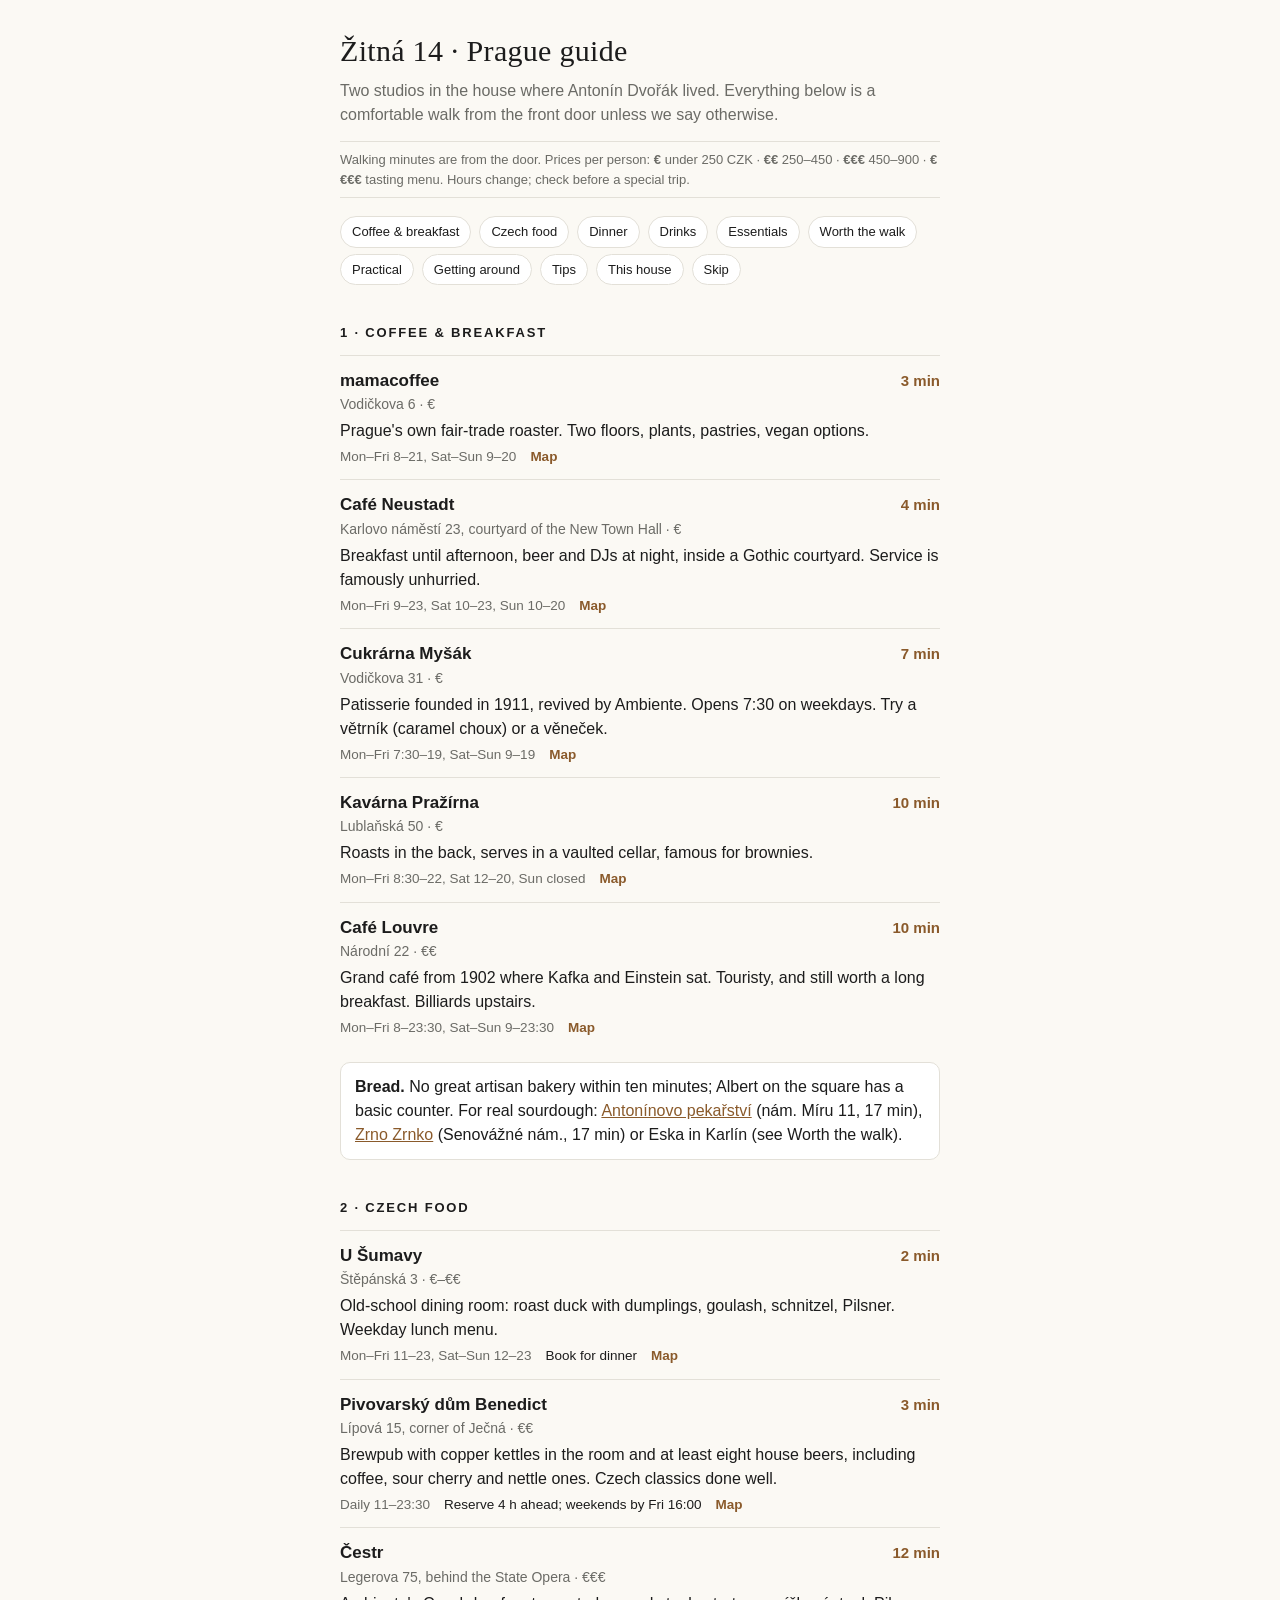
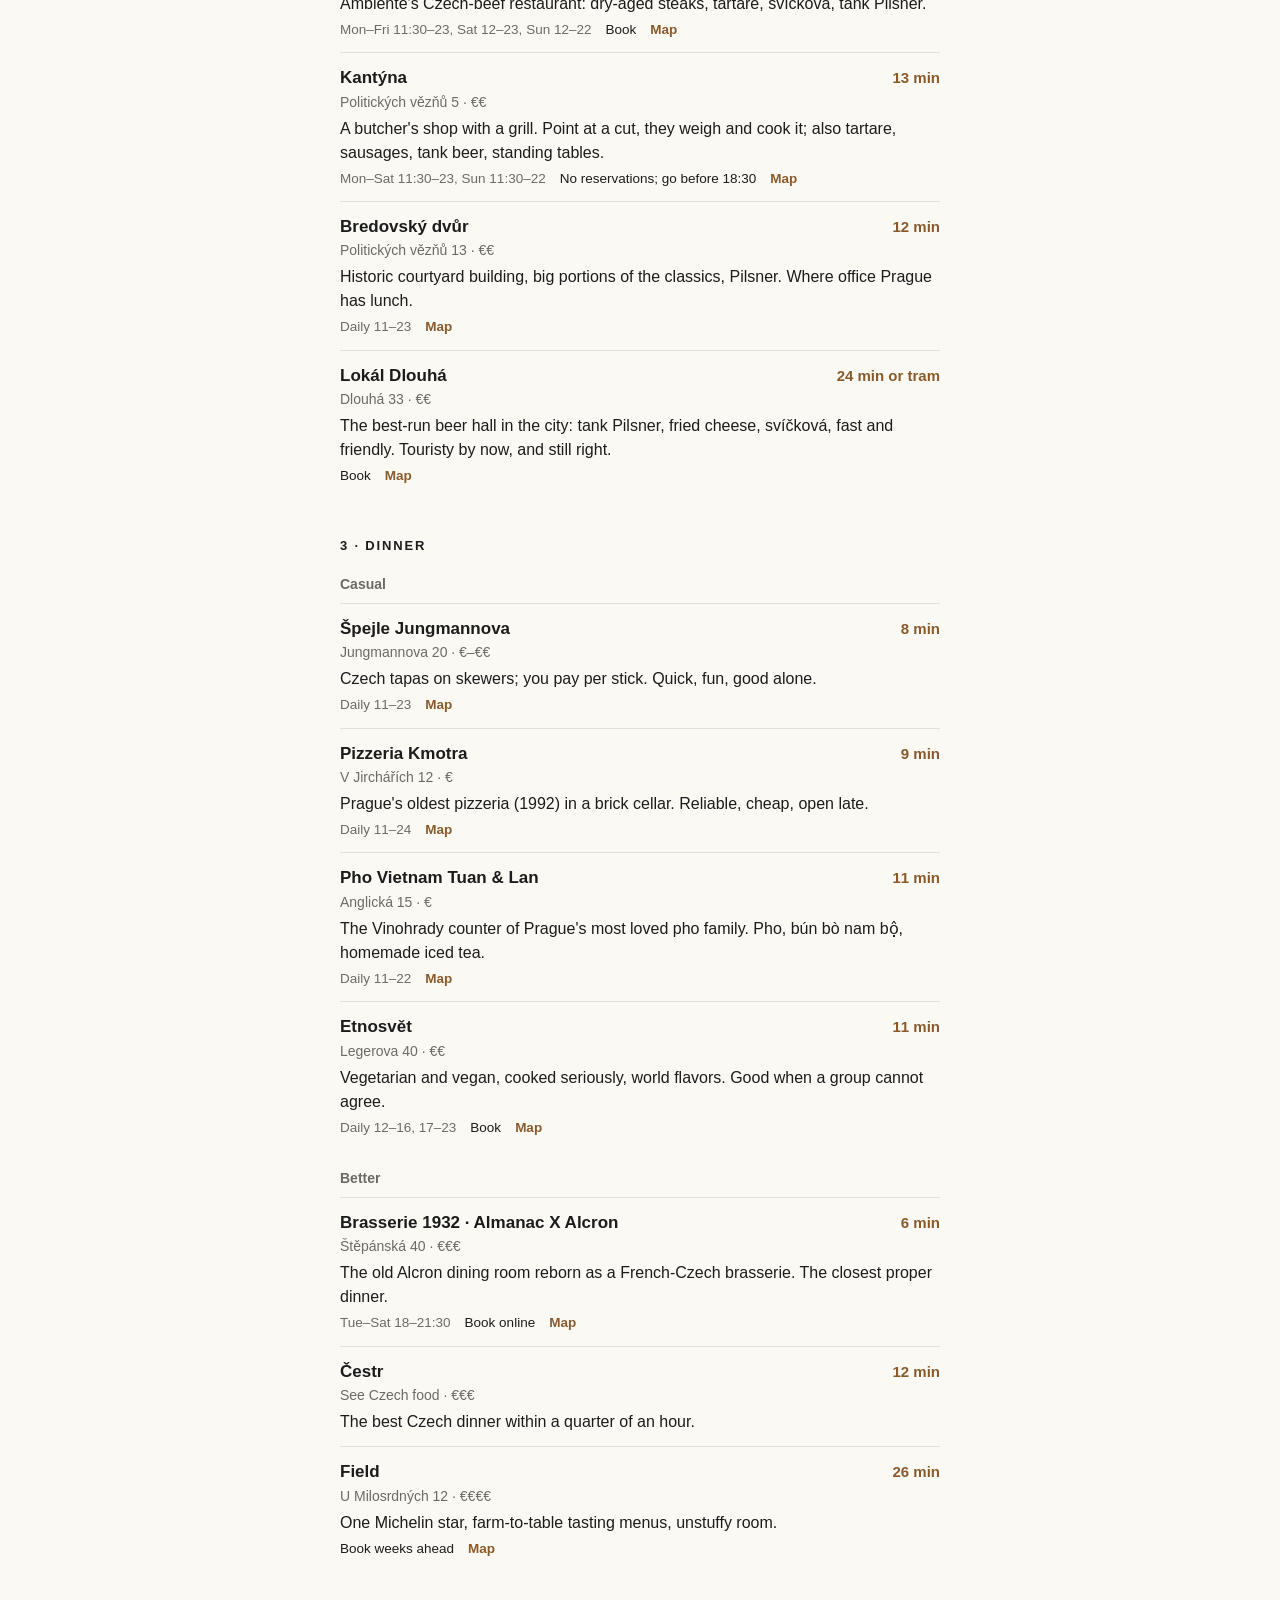
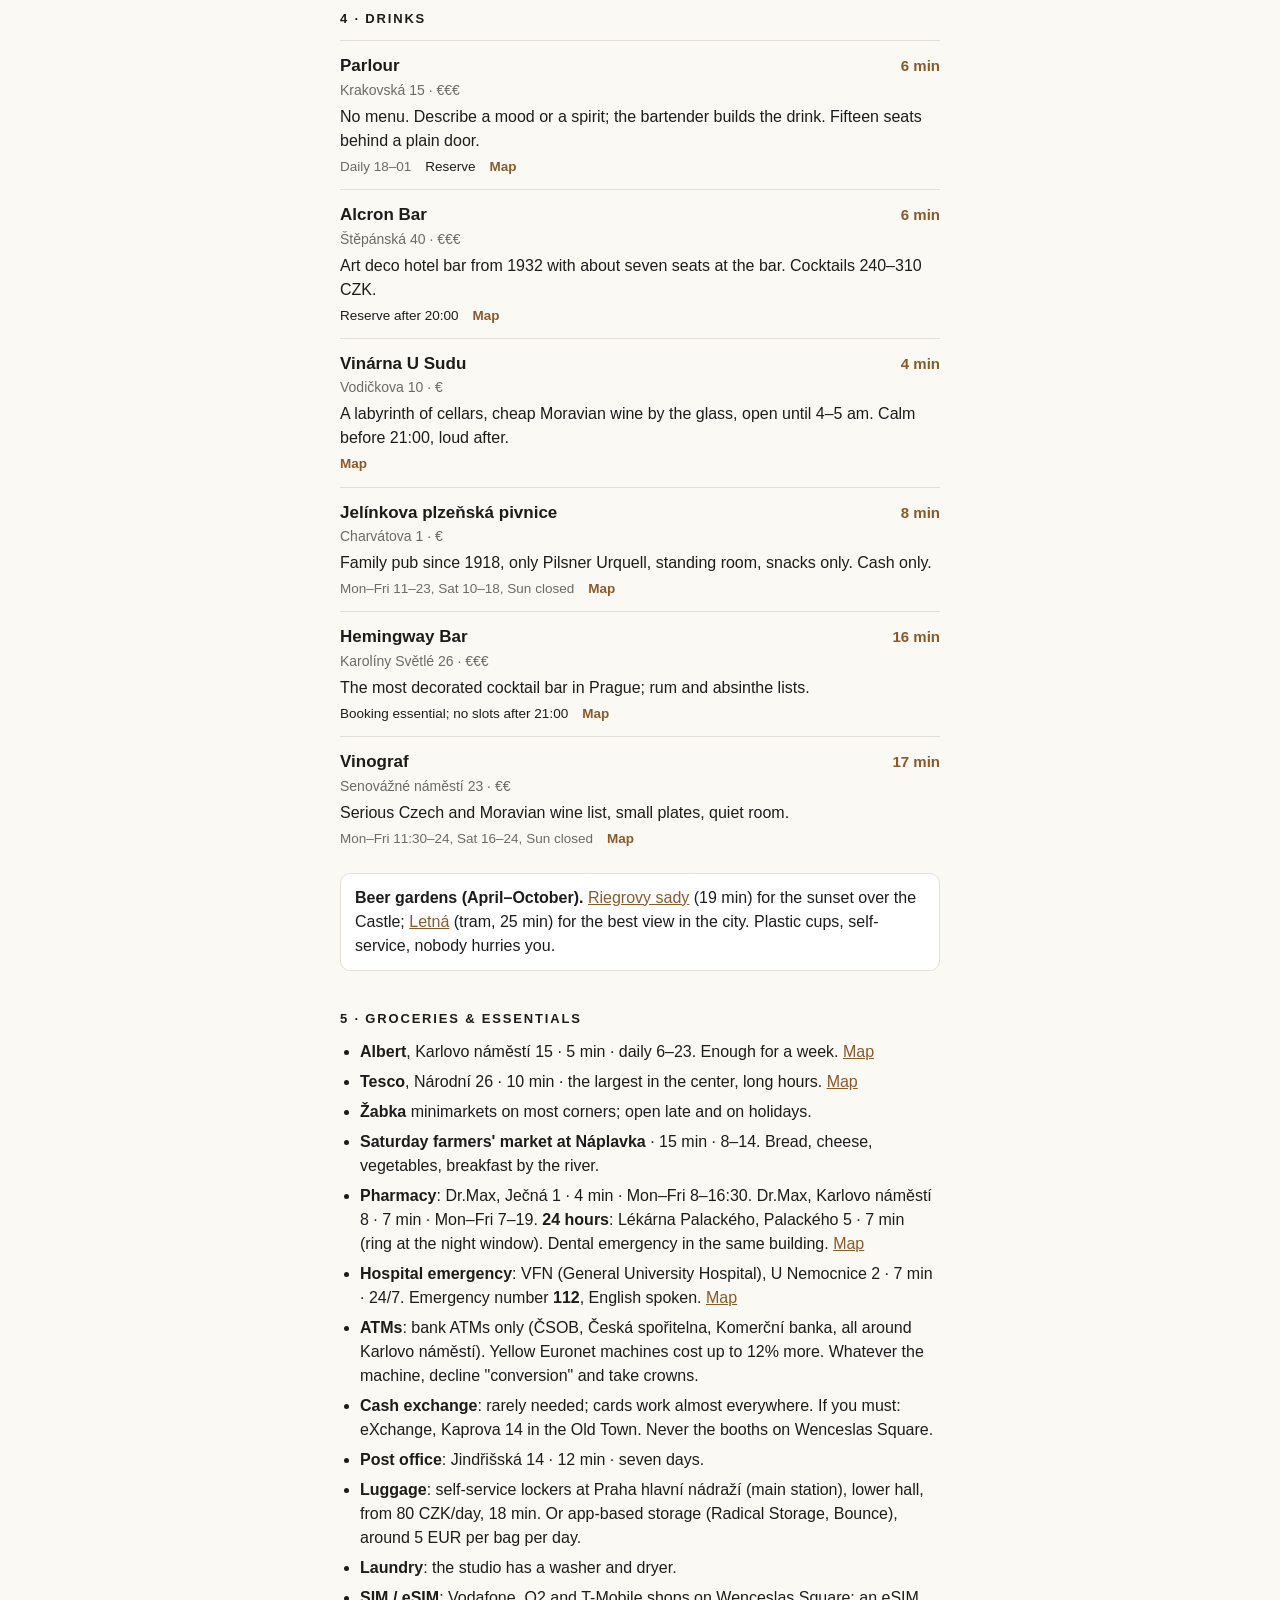
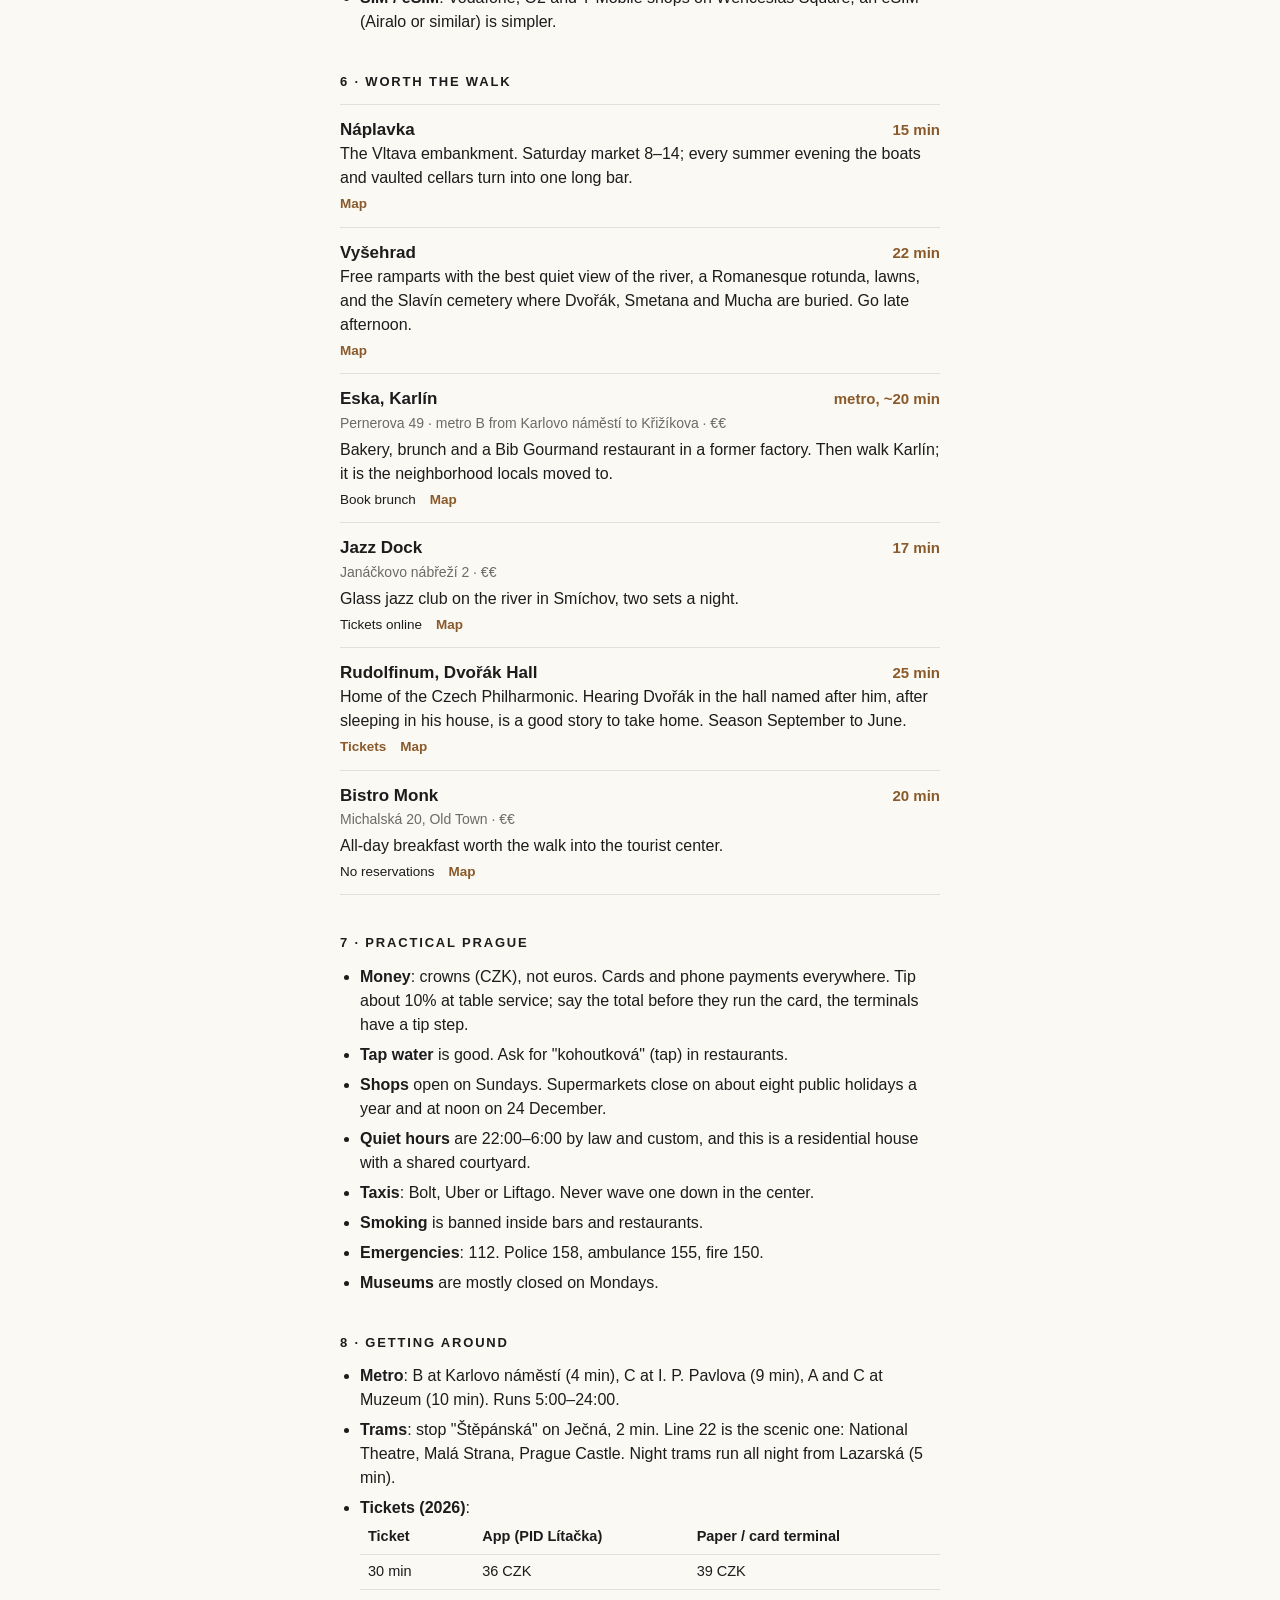
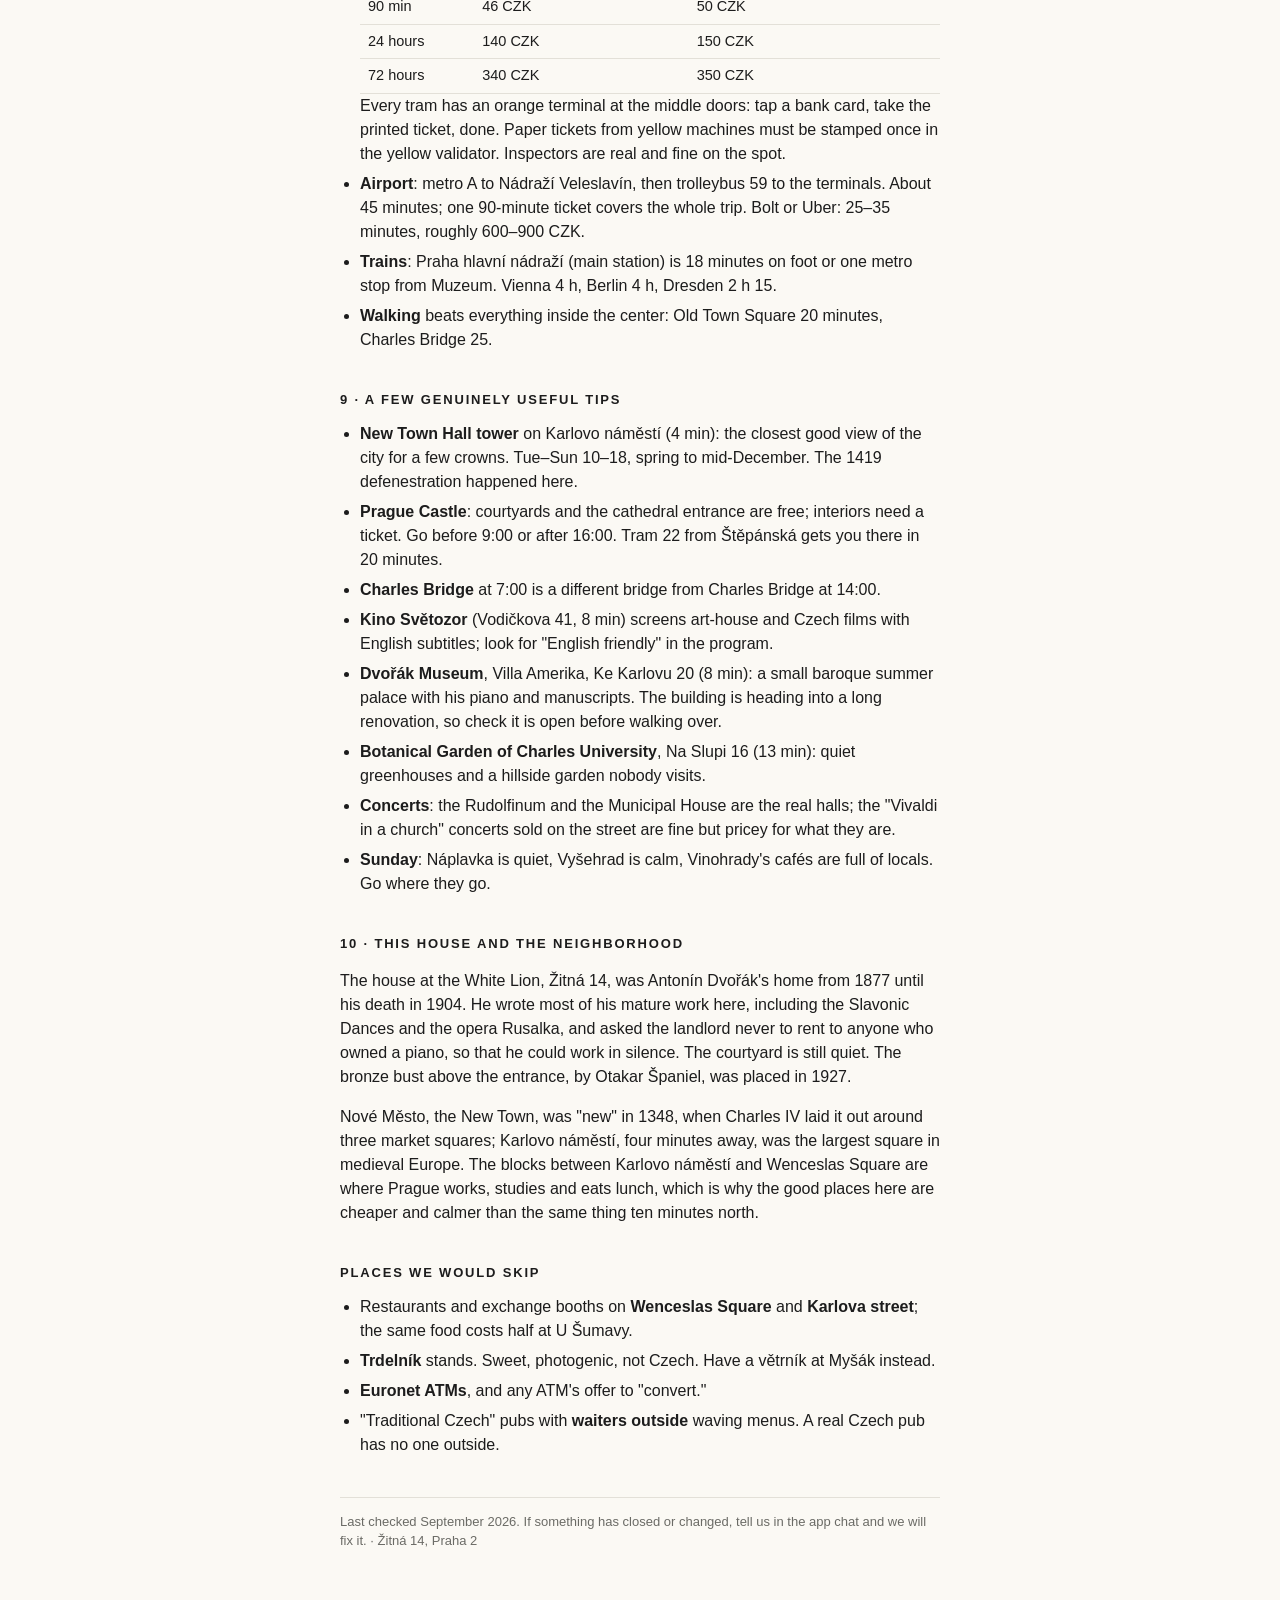
==== index.html @ 2a7ea187 "Guest guide for Žitná 14 Co-Authored-By: Claude Fable 5.1 <noreply@anthropic.com>" ====
<!DOCTYPE html>
<html lang="en">
<head>
<meta charset="utf-8">
<meta name="viewport" content="width=device-width, initial-scale=1">
<title>Žitná 14 · Prague guide</title>
<meta name="description" content="Local guide for guests at Žitná 14, Prague: coffee, Czech food, dinner, drinks, essentials, transport, and a few honest tips.">
<meta name="robots" content="noindex">
<style>
  :root{ --ink:#1c1c1c; --muted:#6b6b66; --hair:#e3e0d8; --paper:#fbf9f4; --accent:#8a5a2b; --card:#ffffff; }
  @media (prefers-color-scheme: dark){ :root{ --ink:#ecebe6; --muted:#a4a29b; --hair:#33322f; --paper:#141413; --accent:#d3a06a; --card:#1d1d1b; } }
  *{ box-sizing:border-box; }
  html{ -webkit-text-size-adjust:100%; }
  body{ margin:0; background:var(--paper); color:var(--ink); font:16px/1.5 -apple-system,BlinkMacSystemFont,"Inter","Segoe UI",Roboto,Helvetica,Arial,sans-serif; }
  main{ max-width:640px; margin:0 auto; padding:28px 20px 60px; }
  header h1{ font-family:"Iowan Old Style","Palatino Linotype",Georgia,serif; font-weight:500; font-size:30px; letter-spacing:.01em; margin:0 0 6px; }
  header p{ color:var(--muted); margin:0 0 10px; }
  .key{ font-size:13px; color:var(--muted); border-top:1px solid var(--hair); border-bottom:1px solid var(--hair); padding:8px 0; margin:14px 0 18px; }
  nav{ display:flex; flex-wrap:wrap; gap:6px 8px; margin:0 0 22px; }
  nav a{ font-size:13px; color:var(--ink); text-decoration:none; border:1px solid var(--hair); border-radius:999px; padding:5px 11px; background:var(--card); }
  h2{ font-size:13px; letter-spacing:.14em; text-transform:uppercase; font-weight:600; margin:34px 0 12px; padding-top:4px; }
  h3{ font-size:14px; font-weight:600; color:var(--muted); margin:18px 0 8px; }
  .p{ padding:12px 0; border-top:1px solid var(--hair); }
  .p:last-of-type{ border-bottom:1px solid var(--hair); }
  .p .t{ display:flex; justify-content:space-between; gap:12px; align-items:baseline; }
  .p .n{ font-weight:600; font-size:17px; }
  .p .m{ color:var(--accent); font-weight:600; white-space:nowrap; font-size:15px; }
  .p .a{ color:var(--muted); font-size:14px; margin:1px 0 4px; }
  .p .d{ margin:0; }
  .p .f{ font-size:13.5px; color:var(--muted); margin-top:4px; display:flex; flex-wrap:wrap; gap:4px 14px; }
  .p .f a{ color:var(--accent); font-weight:600; text-decoration:none; }
  .p .f a:hover{ text-decoration:underline; }
  .p .f .r{ color:var(--ink); }
  ul{ padding-left:20px; margin:8px 0; } li{ margin:6px 0; }
  a{ color:var(--accent); }
  .note{ background:var(--card); border:1px solid var(--hair); border-radius:10px; padding:12px 14px; margin:12px 0; }
  table{ border-collapse:collapse; width:100%; font-size:14.5px; } td,th{ padding:6px 8px; border-bottom:1px solid var(--hair); text-align:left; } th{ font-weight:600; }
  footer{ margin-top:40px; color:var(--muted); font-size:13px; border-top:1px solid var(--hair); padding-top:14px; }
</style>
</head>
<body>
<main>
<header>
  <h1>Žitná 14 · Prague guide</h1>
  <p>Two studios in the house where Antonín Dvořák lived. Everything below is a comfortable walk from the front door unless we say otherwise.</p>
  <div class="key">Walking minutes are from the door. Prices per person: <b>€</b> under 250 CZK · <b>€€</b> 250–450 · <b>€€€</b> 450–900 · <b>€€€€</b> tasting menu. Hours change; check before a special trip.</div>
  <nav>
    <a href="#coffee">Coffee & breakfast</a><a href="#czech">Czech food</a><a href="#dinner">Dinner</a><a href="#drinks">Drinks</a><a href="#essentials">Essentials</a><a href="#walk">Worth the walk</a><a href="#practical">Practical</a><a href="#around">Getting around</a><a href="#tips">Tips</a><a href="#house">This house</a><a href="#skip">Skip</a>
  </nav>
</header>

<h2 id="coffee">1 · Coffee & breakfast</h2>
<div class="p"><div class="t"><span class="n">mamacoffee</span><span class="m">3 min</span></div><div class="a">Vodičkova 6 · €</div><p class="d">Prague's own fair-trade roaster. Two floors, plants, pastries, vegan options.</p><div class="f"><span>Mon–Fri 8–21, Sat–Sun 9–20</span><a href="https://www.google.com/maps/search/?api=1&query=mamacoffee+Vodičkova+6+Praha">Map</a></div></div>
<div class="p"><div class="t"><span class="n">Café Neustadt</span><span class="m">4 min</span></div><div class="a">Karlovo náměstí 23, courtyard of the New Town Hall · €</div><p class="d">Breakfast until afternoon, beer and DJs at night, inside a Gothic courtyard. Service is famously unhurried.</p><div class="f"><span>Mon–Fri 9–23, Sat 10–23, Sun 10–20</span><a href="https://www.google.com/maps/search/?api=1&query=Café+Neustadt+Karlovo+náměstí+23+Praha">Map</a></div></div>
<div class="p"><div class="t"><span class="n">Cukrárna Myšák</span><span class="m">7 min</span></div><div class="a">Vodičkova 31 · €</div><p class="d">Patisserie founded in 1911, revived by Ambiente. Opens 7:30 on weekdays. Try a větrník (caramel choux) or a věneček.</p><div class="f"><span>Mon–Fri 7:30–19, Sat–Sun 9–19</span><a href="https://www.google.com/maps/search/?api=1&query=Cukrárna+Myšák+Vodičkova+31+Praha">Map</a></div></div>
<div class="p"><div class="t"><span class="n">Kavárna Pražírna</span><span class="m">10 min</span></div><div class="a">Lublaňská 50 · €</div><p class="d">Roasts in the back, serves in a vaulted cellar, famous for brownies.</p><div class="f"><span>Mon–Fri 8:30–22, Sat 12–20, Sun closed</span><a href="https://www.google.com/maps/search/?api=1&query=Kavárna+Pražírna+Lublaňská+50+Praha">Map</a></div></div>
<div class="p"><div class="t"><span class="n">Café Louvre</span><span class="m">10 min</span></div><div class="a">Národní 22 · €€</div><p class="d">Grand café from 1902 where Kafka and Einstein sat. Touristy, and still worth a long breakfast. Billiards upstairs.</p><div class="f"><span>Mon–Fri 8–23:30, Sat–Sun 9–23:30</span><a href="https://www.google.com/maps/search/?api=1&query=Café+Louvre+Národní+22+Praha">Map</a></div></div>
<p class="note"><b>Bread.</b> No great artisan bakery within ten minutes; Albert on the square has a basic counter. For real sourdough: <a href="https://www.google.com/maps/search/?api=1&query=Antonínovo+pekařství+náměstí+Míru+11+Praha">Antonínovo pekařství</a> (nám. Míru 11, 17 min), <a href="https://www.google.com/maps/search/?api=1&query=Zrno+Zrnko+Senovážné+náměstí+Praha">Zrno Zrnko</a> (Senovážné nám., 17 min) or Eska in Karlín (see Worth the walk).</p>

<h2 id="czech">2 · Czech food</h2>
<div class="p"><div class="t"><span class="n">U Šumavy</span><span class="m">2 min</span></div><div class="a">Štěpánská 3 · €–€€</div><p class="d">Old-school dining room: roast duck with dumplings, goulash, schnitzel, Pilsner. Weekday lunch menu.</p><div class="f"><span>Mon–Fri 11–23, Sat–Sun 12–23</span><span class="r">Book for dinner</span><a href="https://www.google.com/maps/search/?api=1&query=Restaurace+U+Šumavy+Štěpánská+3+Praha">Map</a></div></div>
<div class="p"><div class="t"><span class="n">Pivovarský dům Benedict</span><span class="m">3 min</span></div><div class="a">Lípová 15, corner of Ječná · €€</div><p class="d">Brewpub with copper kettles in the room and at least eight house beers, including coffee, sour cherry and nettle ones. Czech classics done well.</p><div class="f"><span>Daily 11–23:30</span><span class="r">Reserve 4 h ahead; weekends by Fri 16:00</span><a href="https://www.google.com/maps/search/?api=1&query=Pivovarský+dům+Lípová+15+Praha">Map</a></div></div>
<div class="p"><div class="t"><span class="n">Čestr</span><span class="m">12 min</span></div><div class="a">Legerova 75, behind the State Opera · €€€</div><p class="d">Ambiente's Czech-beef restaurant: dry-aged steaks, tartare, svíčková, tank Pilsner.</p><div class="f"><span>Mon–Fri 11:30–23, Sat 12–23, Sun 12–22</span><span class="r">Book</span><a href="https://www.google.com/maps/search/?api=1&query=Čestr+Legerova+75+Praha">Map</a></div></div>
<div class="p"><div class="t"><span class="n">Kantýna</span><span class="m">13 min</span></div><div class="a">Politických vězňů 5 · €€</div><p class="d">A butcher's shop with a grill. Point at a cut, they weigh and cook it; also tartare, sausages, tank beer, standing tables.</p><div class="f"><span>Mon–Sat 11:30–23, Sun 11:30–22</span><span class="r">No reservations; go before 18:30</span><a href="https://www.google.com/maps/search/?api=1&query=Kantýna+Politických+vězňů+5+Praha">Map</a></div></div>
<div class="p"><div class="t"><span class="n">Bredovský dvůr</span><span class="m">12 min</span></div><div class="a">Politických vězňů 13 · €€</div><p class="d">Historic courtyard building, big portions of the classics, Pilsner. Where office Prague has lunch.</p><div class="f"><span>Daily 11–23</span><a href="https://www.google.com/maps/search/?api=1&query=Bredovský+dvůr+Politických+vězňů+13+Praha">Map</a></div></div>
<div class="p"><div class="t"><span class="n">Lokál Dlouhá</span><span class="m">24 min or tram</span></div><div class="a">Dlouhá 33 · €€</div><p class="d">The best-run beer hall in the city: tank Pilsner, fried cheese, svíčková, fast and friendly. Touristy by now, and still right.</p><div class="f"><span class="r">Book</span><a href="https://www.google.com/maps/search/?api=1&query=Lokál+Dlouhá+33+Praha">Map</a></div></div>

<h2 id="dinner">3 · Dinner</h2>
<h3>Casual</h3>
<div class="p"><div class="t"><span class="n">Špejle Jungmannova</span><span class="m">8 min</span></div><div class="a">Jungmannova 20 · €–€€</div><p class="d">Czech tapas on skewers; you pay per stick. Quick, fun, good alone.</p><div class="f"><span>Daily 11–23</span><a href="https://www.google.com/maps/search/?api=1&query=Špejle+Jungmannova+20+Praha">Map</a></div></div>
<div class="p"><div class="t"><span class="n">Pizzeria Kmotra</span><span class="m">9 min</span></div><div class="a">V Jirchářích 12 · €</div><p class="d">Prague's oldest pizzeria (1992) in a brick cellar. Reliable, cheap, open late.</p><div class="f"><span>Daily 11–24</span><a href="https://www.google.com/maps/search/?api=1&query=Pizzeria+Kmotra+V+Jirchářích+12+Praha">Map</a></div></div>
<div class="p"><div class="t"><span class="n">Pho Vietnam Tuan & Lan</span><span class="m">11 min</span></div><div class="a">Anglická 15 · €</div><p class="d">The Vinohrady counter of Prague's most loved pho family. Pho, bún bò nam bộ, homemade iced tea.</p><div class="f"><span>Daily 11–22</span><a href="https://www.google.com/maps/search/?api=1&query=Pho+Vietnam+Tuan+Lan+Anglická+15+Praha">Map</a></div></div>
<div class="p"><div class="t"><span class="n">Etnosvět</span><span class="m">11 min</span></div><div class="a">Legerova 40 · €€</div><p class="d">Vegetarian and vegan, cooked seriously, world flavors. Good when a group cannot agree.</p><div class="f"><span>Daily 12–16, 17–23</span><span class="r">Book</span><a href="https://www.google.com/maps/search/?api=1&query=Etnosvět+Legerova+40+Praha">Map</a></div></div>
<h3>Better</h3>
<div class="p"><div class="t"><span class="n">Brasserie 1932 · Almanac X Alcron</span><span class="m">6 min</span></div><div class="a">Štěpánská 40 · €€€</div><p class="d">The old Alcron dining room reborn as a French-Czech brasserie. The closest proper dinner.</p><div class="f"><span>Tue–Sat 18–21:30</span><span class="r">Book online</span><a href="https://www.google.com/maps/search/?api=1&query=Brasserie+1932+Alcron+Štěpánská+40+Praha">Map</a></div></div>
<div class="p"><div class="t"><span class="n">Čestr</span><span class="m">12 min</span></div><div class="a">See Czech food · €€€</div><p class="d">The best Czech dinner within a quarter of an hour.</p></div>
<div class="p"><div class="t"><span class="n">Field</span><span class="m">26 min</span></div><div class="a">U Milosrdných 12 · €€€€</div><p class="d">One Michelin star, farm-to-table tasting menus, unstuffy room.</p><div class="f"><span class="r">Book weeks ahead</span><a href="https://www.google.com/maps/search/?api=1&query=Field+Restaurant+U+Milosrdných+12+Praha">Map</a></div></div>

<h2 id="drinks">4 · Drinks</h2>
<div class="p"><div class="t"><span class="n">Parlour</span><span class="m">6 min</span></div><div class="a">Krakovská 15 · €€€</div><p class="d">No menu. Describe a mood or a spirit; the bartender builds the drink. Fifteen seats behind a plain door.</p><div class="f"><span>Daily 18–01</span><span class="r">Reserve</span><a href="https://www.google.com/maps/search/?api=1&query=Parlour+Krakovská+15+Praha">Map</a></div></div>
<div class="p"><div class="t"><span class="n">Alcron Bar</span><span class="m">6 min</span></div><div class="a">Štěpánská 40 · €€€</div><p class="d">Art deco hotel bar from 1932 with about seven seats at the bar. Cocktails 240–310 CZK.</p><div class="f"><span class="r">Reserve after 20:00</span><a href="https://www.google.com/maps/search/?api=1&query=Alcron+Bar+Štěpánská+40+Praha">Map</a></div></div>
<div class="p"><div class="t"><span class="n">Vinárna U Sudu</span><span class="m">4 min</span></div><div class="a">Vodičkova 10 · €</div><p class="d">A labyrinth of cellars, cheap Moravian wine by the glass, open until 4–5 am. Calm before 21:00, loud after.</p><div class="f"><a href="https://www.google.com/maps/search/?api=1&query=Vinárna+U+Sudu+Vodičkova+10+Praha">Map</a></div></div>
<div class="p"><div class="t"><span class="n">Jelínkova plzeňská pivnice</span><span class="m">8 min</span></div><div class="a">Charvátova 1 · €</div><p class="d">Family pub since 1918, only Pilsner Urquell, standing room, snacks only. Cash only.</p><div class="f"><span>Mon–Fri 11–23, Sat 10–18, Sun closed</span><a href="https://www.google.com/maps/search/?api=1&query=Jelínkova+plzeňská+pivnice+Charvátova+1+Praha">Map</a></div></div>
<div class="p"><div class="t"><span class="n">Hemingway Bar</span><span class="m">16 min</span></div><div class="a">Karolíny Světlé 26 · €€€</div><p class="d">The most decorated cocktail bar in Prague; rum and absinthe lists.</p><div class="f"><span class="r">Booking essential; no slots after 21:00</span><a href="https://www.google.com/maps/search/?api=1&query=Hemingway+Bar+Karolíny+Světlé+26+Praha">Map</a></div></div>
<div class="p"><div class="t"><span class="n">Vinograf</span><span class="m">17 min</span></div><div class="a">Senovážné náměstí 23 · €€</div><p class="d">Serious Czech and Moravian wine list, small plates, quiet room.</p><div class="f"><span>Mon–Fri 11:30–24, Sat 16–24, Sun closed</span><a href="https://www.google.com/maps/search/?api=1&query=Vinograf+Senovážné+náměstí+23+Praha">Map</a></div></div>
<p class="note"><b>Beer gardens (April–October).</b> <a href="https://www.google.com/maps/search/?api=1&query=Riegrovy+sady+beer+garden+Praha">Riegrovy sady</a> (19 min) for the sunset over the Castle; <a href="https://www.google.com/maps/search/?api=1&query=Letná+beer+garden+Praha">Letná</a> (tram, 25 min) for the best view in the city. Plastic cups, self-service, nobody hurries you.</p>

<h2 id="essentials">5 · Groceries & essentials</h2>
<ul>
  <li><b>Albert</b>, Karlovo náměstí 15 · 5 min · daily 6–23. Enough for a week. <a href="https://www.google.com/maps/search/?api=1&query=Albert+Karlovo+náměstí+15+Praha">Map</a></li>
  <li><b>Tesco</b>, Národní 26 · 10 min · the largest in the center, long hours. <a href="https://www.google.com/maps/search/?api=1&query=Tesco+Národní+26+Praha">Map</a></li>
  <li><b>Žabka</b> minimarkets on most corners; open late and on holidays.</li>
  <li><b>Saturday farmers' market at Náplavka</b> · 15 min · 8–14. Bread, cheese, vegetables, breakfast by the river.</li>
  <li><b>Pharmacy</b>: Dr.Max, Ječná 1 · 4 min · Mon–Fri 8–16:30. Dr.Max, Karlovo náměstí 8 · 7 min · Mon–Fri 7–19. <b>24 hours</b>: Lékárna Palackého, Palackého 5 · 7 min (ring at the night window). Dental emergency in the same building. <a href="https://www.google.com/maps/search/?api=1&query=Lékárna+Palackého+5+Praha">Map</a></li>
  <li><b>Hospital emergency</b>: VFN (General University Hospital), U Nemocnice 2 · 7 min · 24/7. Emergency number <b>112</b>, English spoken. <a href="https://www.google.com/maps/search/?api=1&query=VFN+urgentní+příjem+U+Nemocnice+2+Praha">Map</a></li>
  <li><b>ATMs</b>: bank ATMs only (ČSOB, Česká spořitelna, Komerční banka, all around Karlovo náměstí). Yellow Euronet machines cost up to 12% more. Whatever the machine, decline "conversion" and take crowns.</li>
  <li><b>Cash exchange</b>: rarely needed; cards work almost everywhere. If you must: eXchange, Kaprova 14 in the Old Town. Never the booths on Wenceslas Square.</li>
  <li><b>Post office</b>: Jindřišská 14 · 12 min · seven days.</li>
  <li><b>Luggage</b>: self-service lockers at Praha hlavní nádraží (main station), lower hall, from 80 CZK/day, 18 min. Or app-based storage (Radical Storage, Bounce), around 5 EUR per bag per day.</li>
  <li><b>Laundry</b>: the studio has a washer and dryer.</li>
  <li><b>SIM / eSIM</b>: Vodafone, O2 and T-Mobile shops on Wenceslas Square; an eSIM (Airalo or similar) is simpler.</li>
</ul>

<h2 id="walk">6 · Worth the walk</h2>
<div class="p"><div class="t"><span class="n">Náplavka</span><span class="m">15 min</span></div><p class="d">The Vltava embankment. Saturday market 8–14; every summer evening the boats and vaulted cellars turn into one long bar.</p><div class="f"><a href="https://www.google.com/maps/search/?api=1&query=Náplavka+Rašínovo+nábřeží+Praha">Map</a></div></div>
<div class="p"><div class="t"><span class="n">Vyšehrad</span><span class="m">22 min</span></div><p class="d">Free ramparts with the best quiet view of the river, a Romanesque rotunda, lawns, and the Slavín cemetery where Dvořák, Smetana and Mucha are buried. Go late afternoon.</p><div class="f"><a href="https://www.google.com/maps/search/?api=1&query=Vyšehrad+Praha">Map</a></div></div>
<div class="p"><div class="t"><span class="n">Eska, Karlín</span><span class="m">metro, ~20 min</span></div><div class="a">Pernerova 49 · metro B from Karlovo náměstí to Křižíkova · €€</div><p class="d">Bakery, brunch and a Bib Gourmand restaurant in a former factory. Then walk Karlín; it is the neighborhood locals moved to.</p><div class="f"><span class="r">Book brunch</span><a href="https://www.google.com/maps/search/?api=1&query=Eska+Pernerova+49+Praha">Map</a></div></div>
<div class="p"><div class="t"><span class="n">Jazz Dock</span><span class="m">17 min</span></div><div class="a">Janáčkovo nábřeží 2 · €€</div><p class="d">Glass jazz club on the river in Smíchov, two sets a night.</p><div class="f"><span class="r">Tickets online</span><a href="https://www.google.com/maps/search/?api=1&query=Jazz+Dock+Janáčkovo+nábřeží+2+Praha">Map</a></div></div>
<div class="p"><div class="t"><span class="n">Rudolfinum, Dvořák Hall</span><span class="m">25 min</span></div><p class="d">Home of the Czech Philharmonic. Hearing Dvořák in the hall named after him, after sleeping in his house, is a good story to take home. Season September to June.</p><div class="f"><a href="https://www.ceskafilharmonie.cz/en/">Tickets</a><a href="https://www.google.com/maps/search/?api=1&query=Rudolfinum+Praha">Map</a></div></div>
<div class="p"><div class="t"><span class="n">Bistro Monk</span><span class="m">20 min</span></div><div class="a">Michalská 20, Old Town · €€</div><p class="d">All-day breakfast worth the walk into the tourist center.</p><div class="f"><span class="r">No reservations</span><a href="https://www.google.com/maps/search/?api=1&query=Bistro+Monk+Michalská+20+Praha">Map</a></div></div>

<h2 id="practical">7 · Practical Prague</h2>
<ul>
  <li><b>Money</b>: crowns (CZK), not euros. Cards and phone payments everywhere. Tip about 10% at table service; say the total before they run the card, the terminals have a tip step.</li>
  <li><b>Tap water</b> is good. Ask for "kohoutková" (tap) in restaurants.</li>
  <li><b>Shops</b> open on Sundays. Supermarkets close on about eight public holidays a year and at noon on 24 December.</li>
  <li><b>Quiet hours</b> are 22:00–6:00 by law and custom, and this is a residential house with a shared courtyard.</li>
  <li><b>Taxis</b>: Bolt, Uber or Liftago. Never wave one down in the center.</li>
  <li><b>Smoking</b> is banned inside bars and restaurants.</li>
  <li><b>Emergencies</b>: 112. Police 158, ambulance 155, fire 150.</li>
  <li><b>Museums</b> are mostly closed on Mondays.</li>
</ul>

<h2 id="around">8 · Getting around</h2>
<ul>
  <li><b>Metro</b>: B at Karlovo náměstí (4 min), C at I. P. Pavlova (9 min), A and C at Muzeum (10 min). Runs 5:00–24:00.</li>
  <li><b>Trams</b>: stop "Štěpánská" on Ječná, 2 min. Line 22 is the scenic one: National Theatre, Malá Strana, Prague Castle. Night trams run all night from Lazarská (5 min).</li>
  <li><b>Tickets (2026)</b>:
    <table><tr><th>Ticket</th><th>App (PID Lítačka)</th><th>Paper / card terminal</th></tr>
    <tr><td>30 min</td><td>36 CZK</td><td>39 CZK</td></tr><tr><td>90 min</td><td>46 CZK</td><td>50 CZK</td></tr><tr><td>24 hours</td><td>140 CZK</td><td>150 CZK</td></tr><tr><td>72 hours</td><td>340 CZK</td><td>350 CZK</td></tr></table>
    Every tram has an orange terminal at the middle doors: tap a bank card, take the printed ticket, done. Paper tickets from yellow machines must be stamped once in the yellow validator. Inspectors are real and fine on the spot.</li>
  <li><b>Airport</b>: metro A to Nádraží Veleslavín, then trolleybus 59 to the terminals. About 45 minutes; one 90-minute ticket covers the whole trip. Bolt or Uber: 25–35 minutes, roughly 600–900 CZK.</li>
  <li><b>Trains</b>: Praha hlavní nádraží (main station) is 18 minutes on foot or one metro stop from Muzeum. Vienna 4 h, Berlin 4 h, Dresden 2 h 15.</li>
  <li><b>Walking</b> beats everything inside the center: Old Town Square 20 minutes, Charles Bridge 25.</li>
</ul>

<h2 id="tips">9 · A few genuinely useful tips</h2>
<ul>
  <li><b>New Town Hall tower</b> on Karlovo náměstí (4 min): the closest good view of the city for a few crowns. Tue–Sun 10–18, spring to mid-December. The 1419 defenestration happened here.</li>
  <li><b>Prague Castle</b>: courtyards and the cathedral entrance are free; interiors need a ticket. Go before 9:00 or after 16:00. Tram 22 from Štěpánská gets you there in 20 minutes.</li>
  <li><b>Charles Bridge</b> at 7:00 is a different bridge from Charles Bridge at 14:00.</li>
  <li><b>Kino Světozor</b> (Vodičkova 41, 8 min) screens art-house and Czech films with English subtitles; look for "English friendly" in the program.</li>
  <li><b>Dvořák Museum</b>, Villa Amerika, Ke Karlovu 20 (8 min): a small baroque summer palace with his piano and manuscripts. The building is heading into a long renovation, so check it is open before walking over.</li>
  <li><b>Botanical Garden of Charles University</b>, Na Slupi 16 (13 min): quiet greenhouses and a hillside garden nobody visits.</li>
  <li><b>Concerts</b>: the Rudolfinum and the Municipal House are the real halls; the "Vivaldi in a church" concerts sold on the street are fine but pricey for what they are.</li>
  <li><b>Sunday</b>: Náplavka is quiet, Vyšehrad is calm, Vinohrady's cafés are full of locals. Go where they go.</li>
</ul>

<h2 id="house">10 · This house and the neighborhood</h2>
<p>The house at the White Lion, Žitná 14, was Antonín Dvořák's home from 1877 until his death in 1904. He wrote most of his mature work here, including the Slavonic Dances and the opera Rusalka, and asked the landlord never to rent to anyone who owned a piano, so that he could work in silence. The courtyard is still quiet. The bronze bust above the entrance, by Otakar Španiel, was placed in 1927.</p>
<p>Nové Město, the New Town, was "new" in 1348, when Charles IV laid it out around three market squares; Karlovo náměstí, four minutes away, was the largest square in medieval Europe. The blocks between Karlovo náměstí and Wenceslas Square are where Prague works, studies and eats lunch, which is why the good places here are cheaper and calmer than the same thing ten minutes north.</p>

<h2 id="skip">Places we would skip</h2>
<ul>
  <li>Restaurants and exchange booths on <b>Wenceslas Square</b> and <b>Karlova street</b>; the same food costs half at U Šumavy.</li>
  <li><b>Trdelník</b> stands. Sweet, photogenic, not Czech. Have a větrník at Myšák instead.</li>
  <li><b>Euronet ATMs</b>, and any ATM's offer to "convert."</li>
  <li>"Traditional Czech" pubs with <b>waiters outside</b> waving menus. A real Czech pub has no one outside.</li>
</ul>

<footer>Last checked September 2026. If something has closed or changed, tell us in the app chat and we will fix it. · Žitná 14, Praha 2</footer>
</main>
</body>
</html>
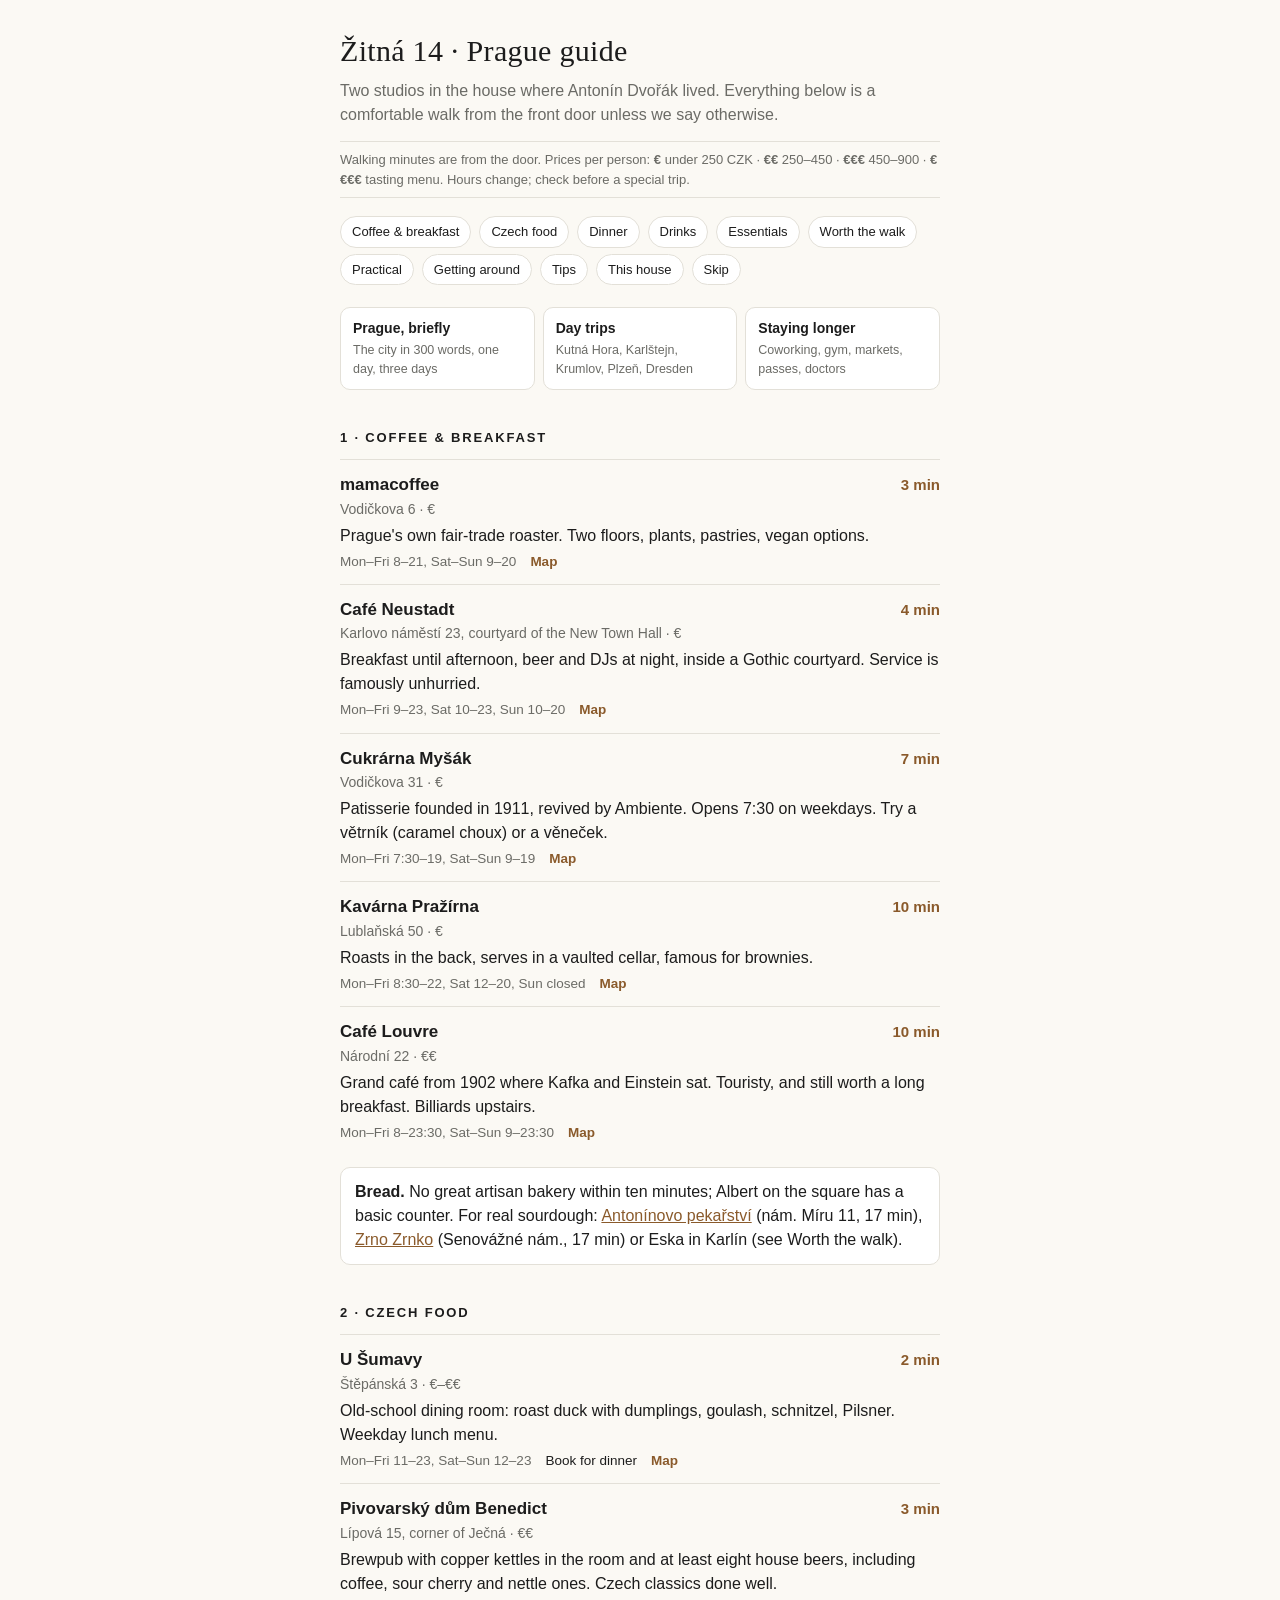
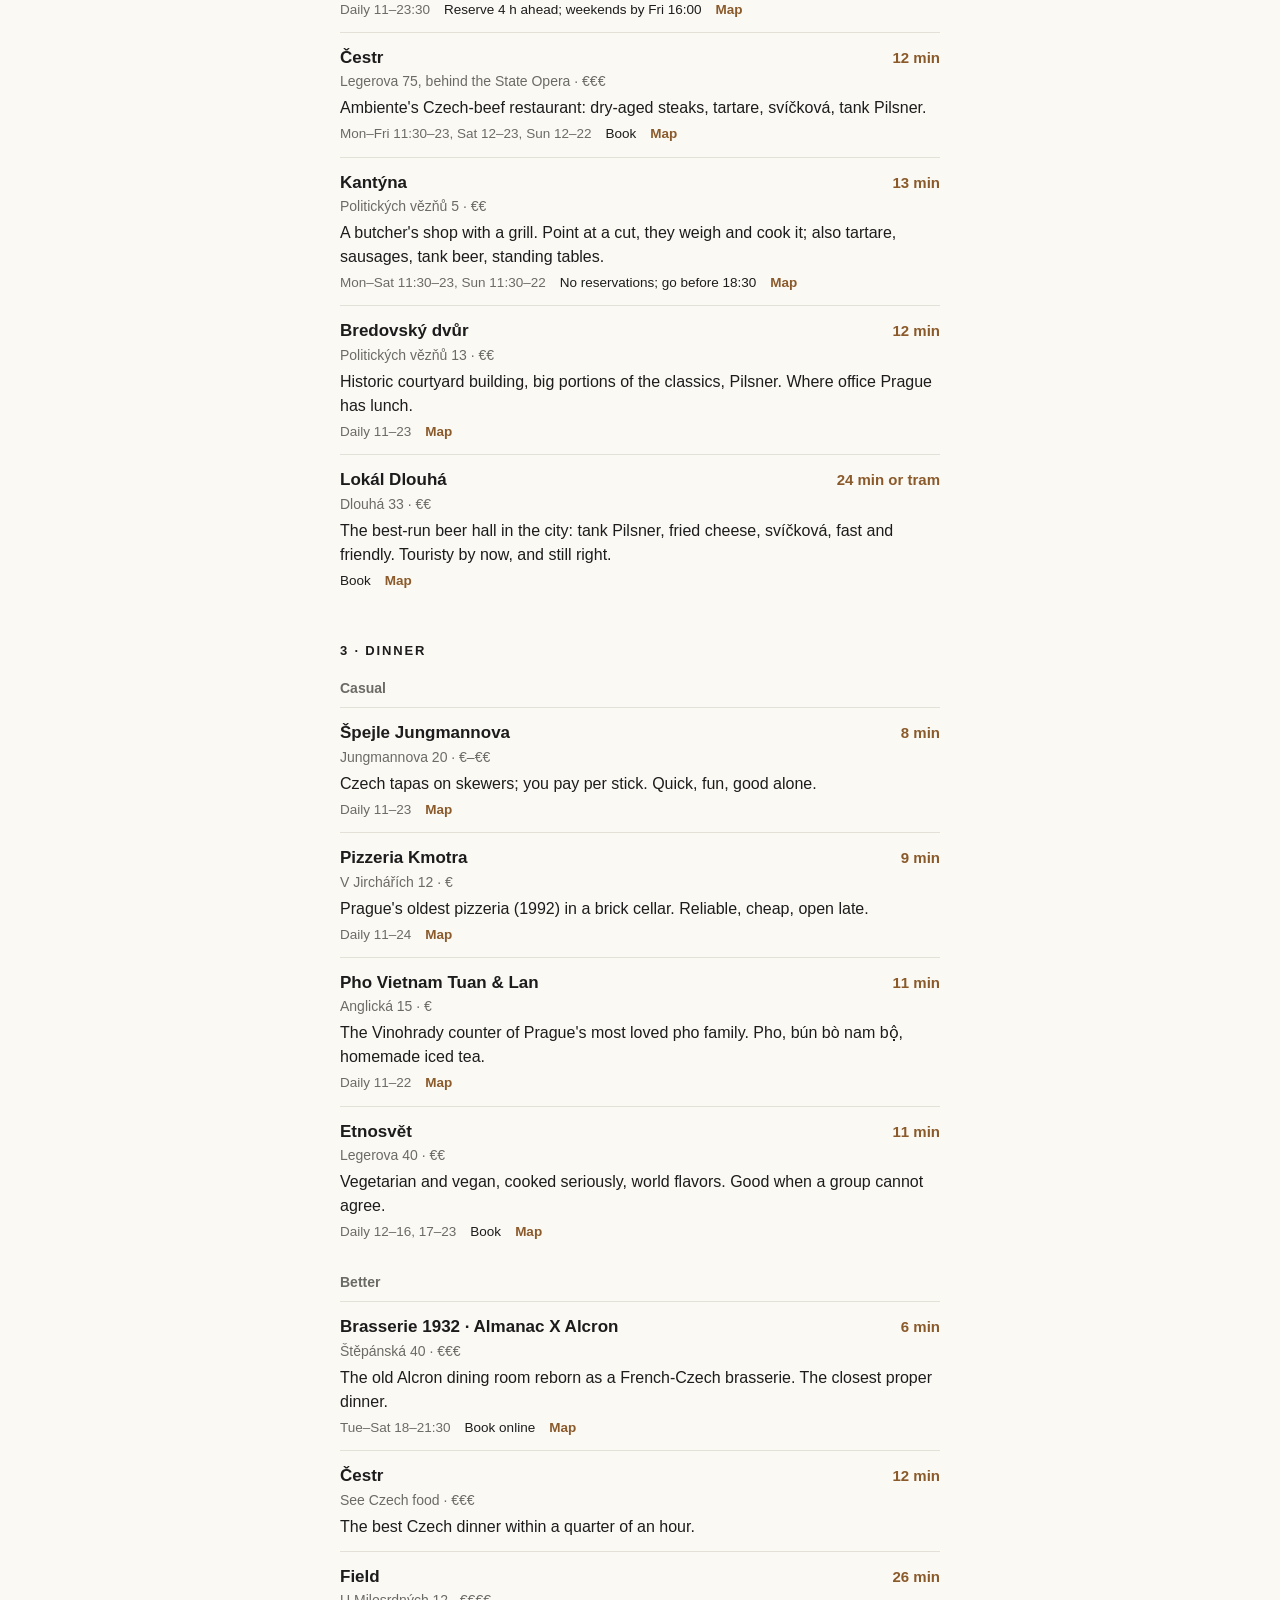
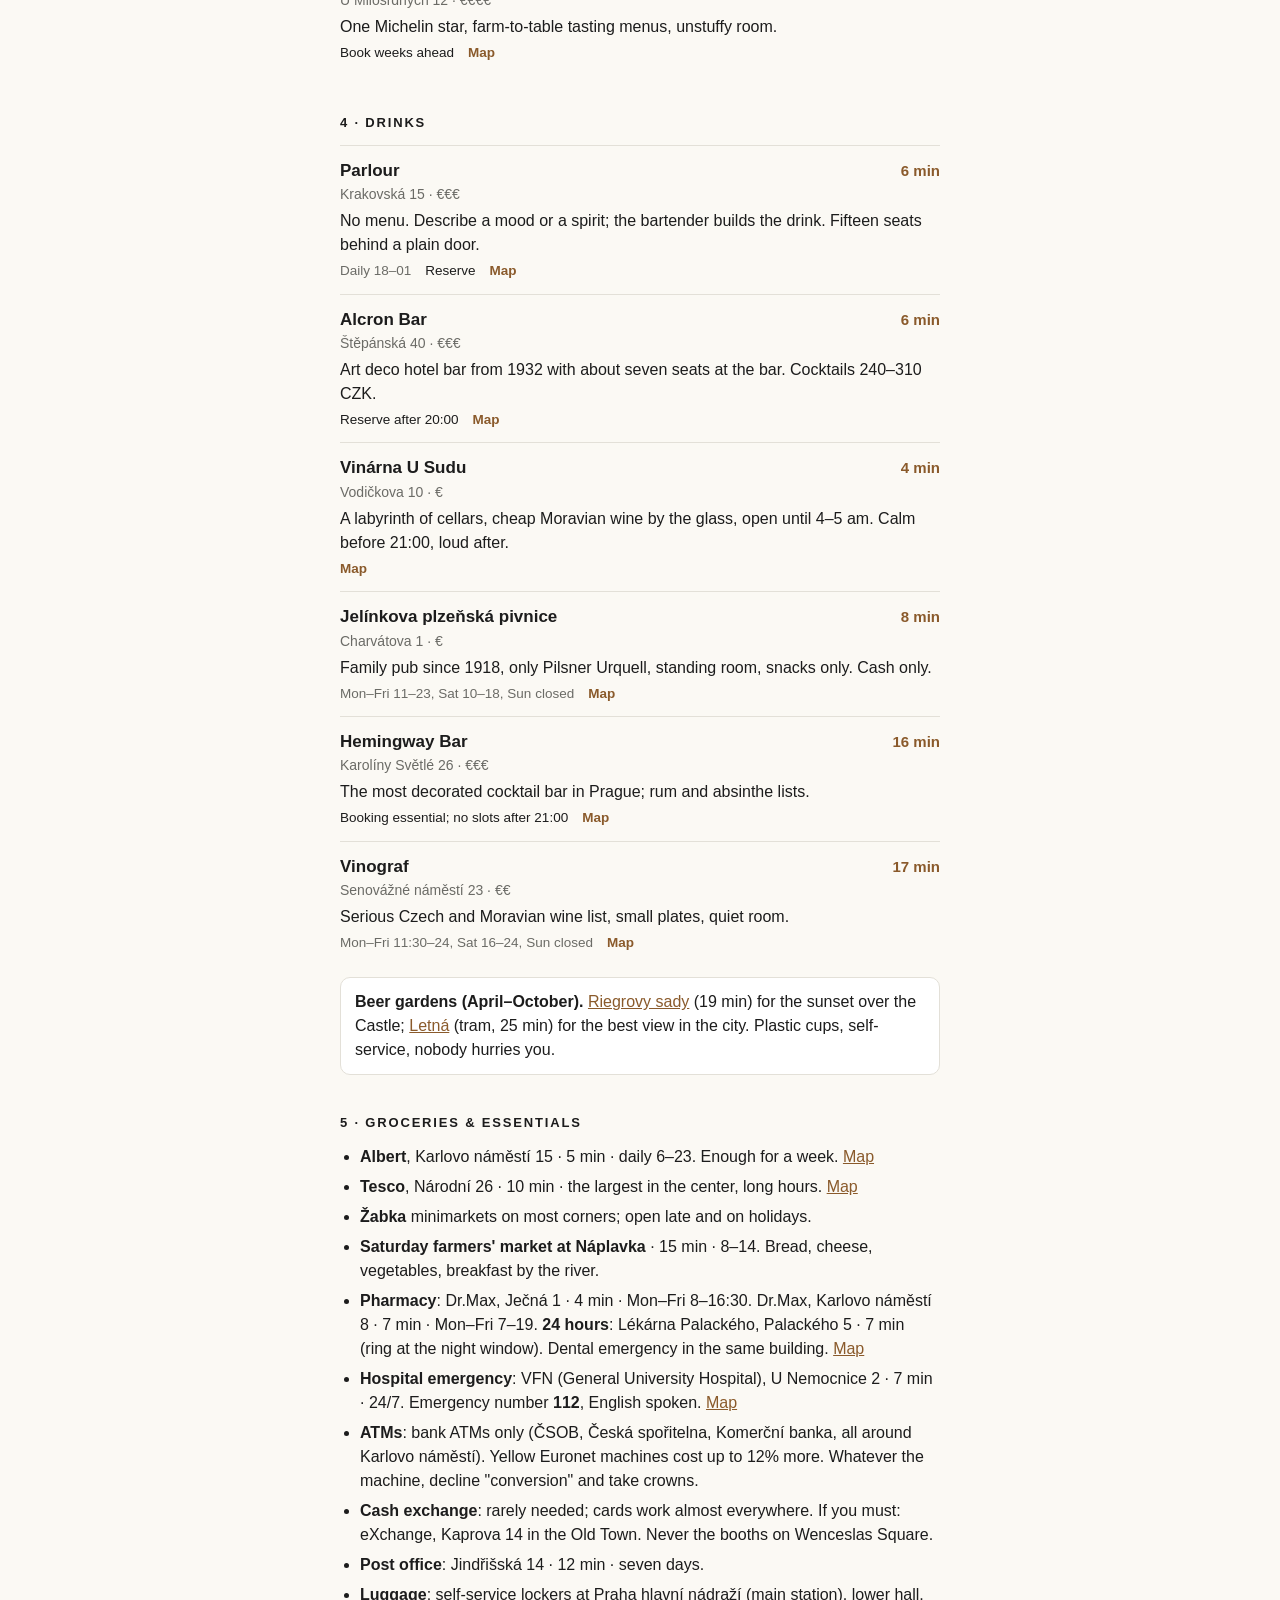
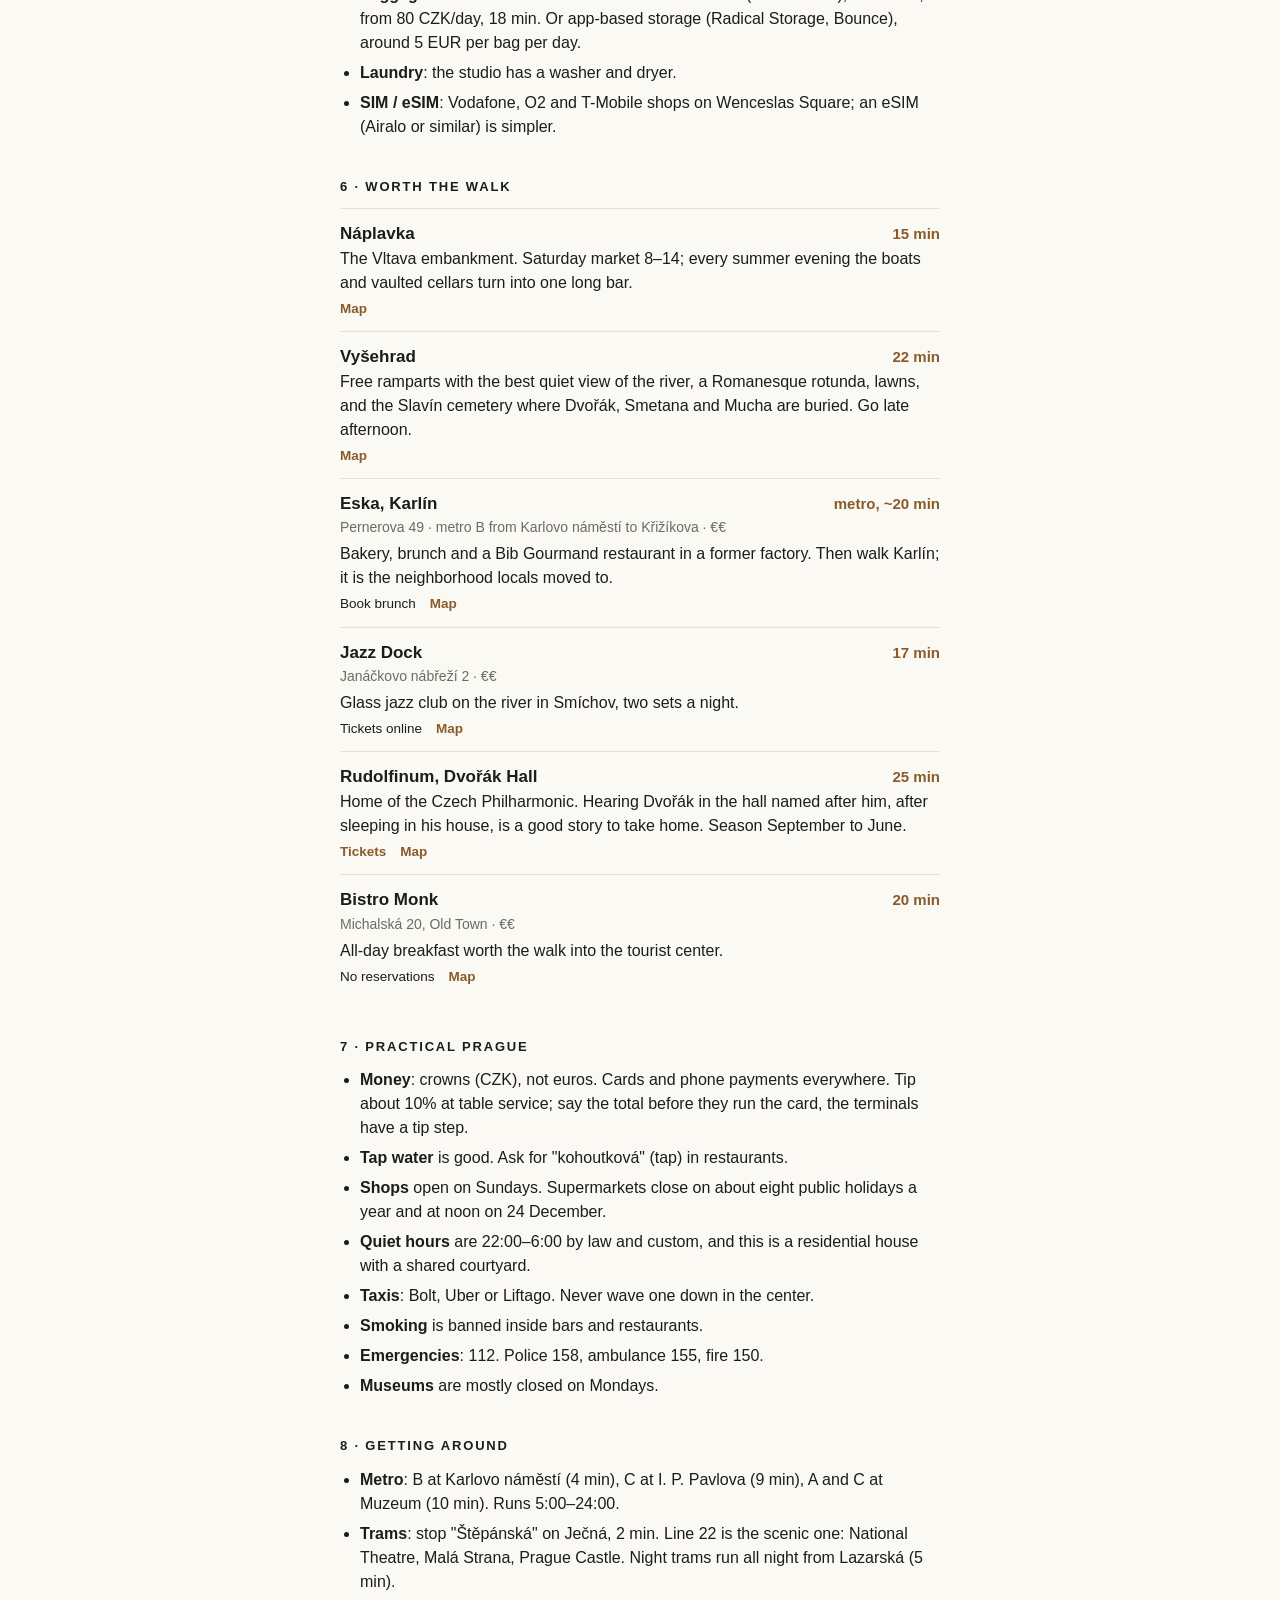
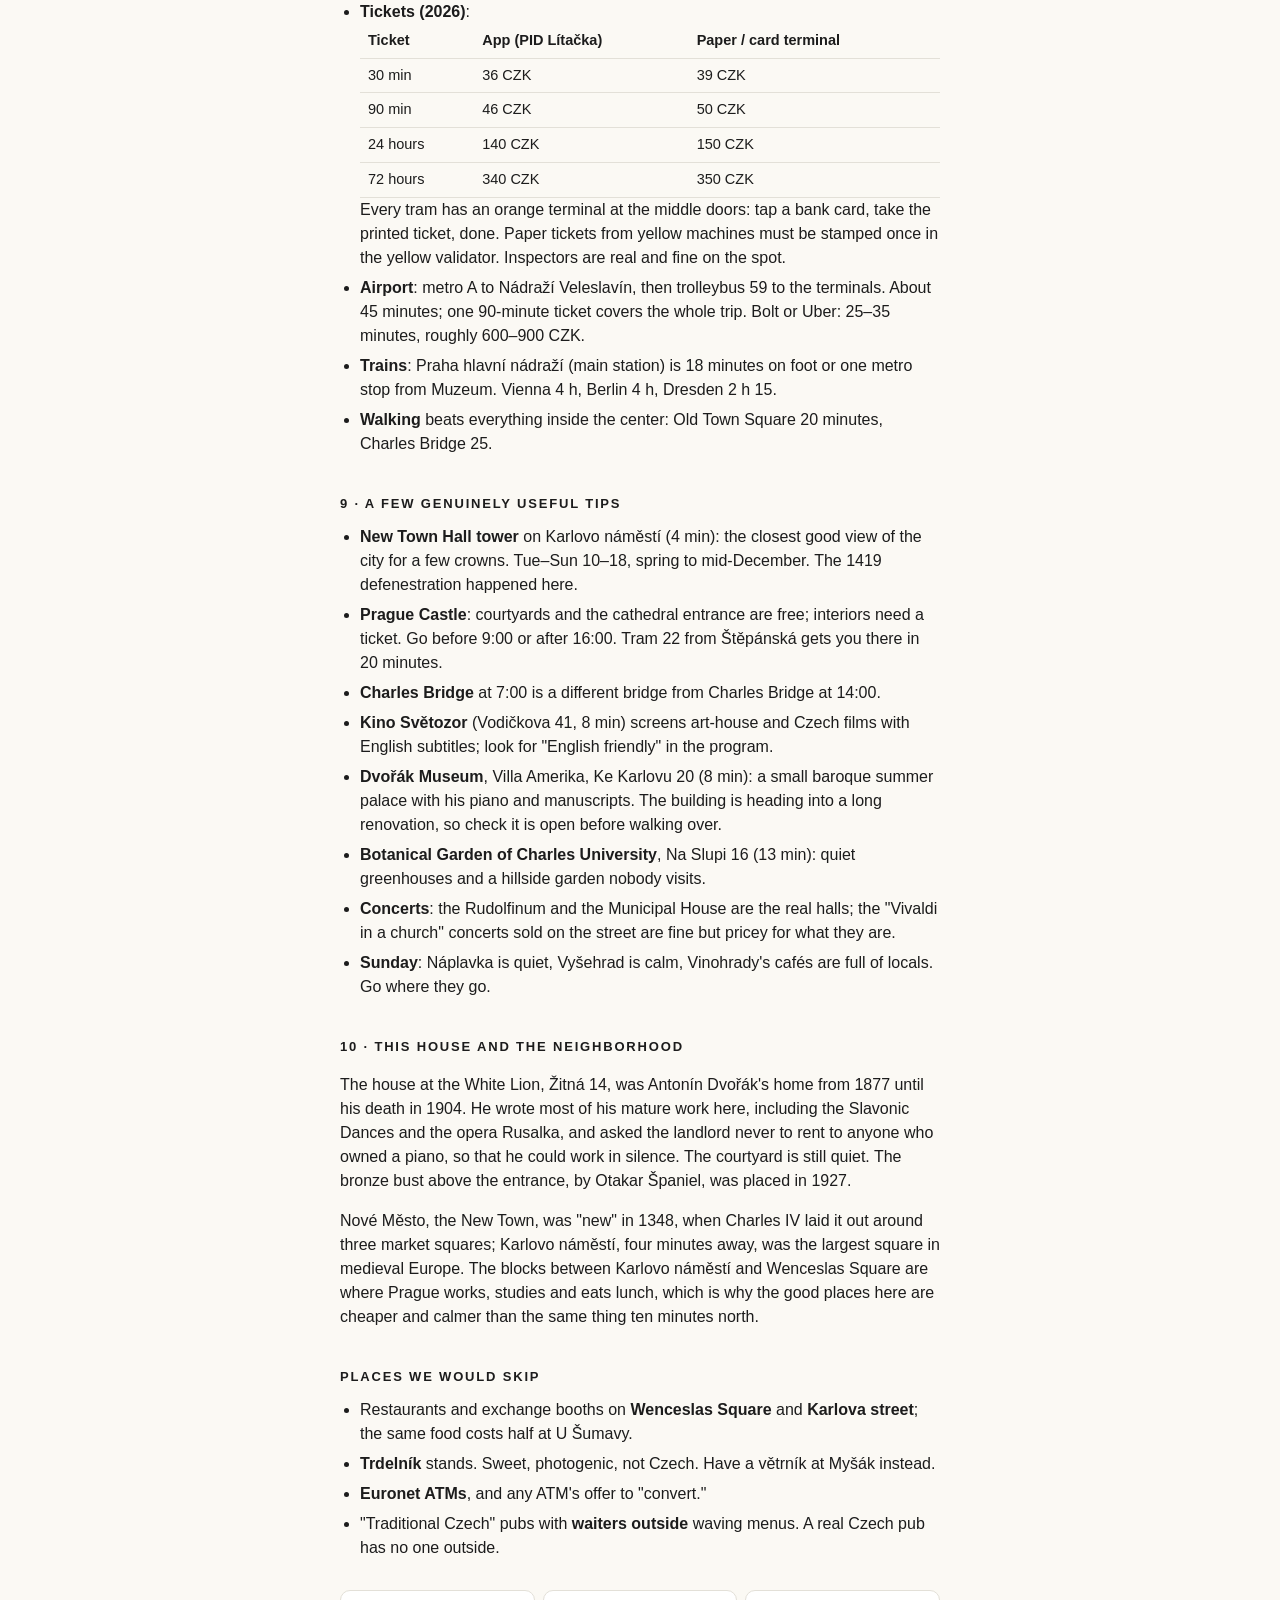
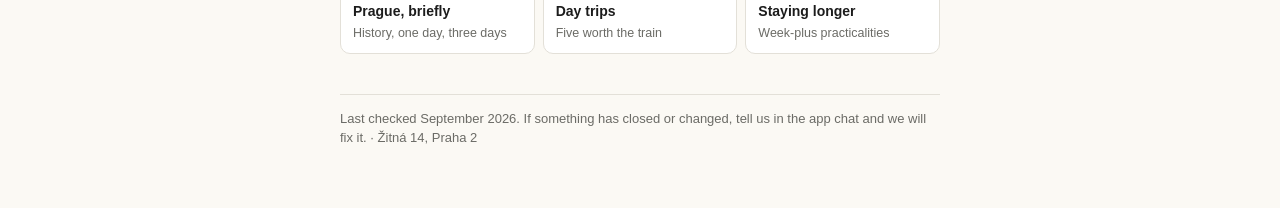
==== commit 20ff3d1d: "Add Prague, day trips and staying-longer subpages with photos Co-Authored-By: Claude Fable 5.1 <nore" ====
--- a/index.html
+++ b/index.html
@@ -6,37 +6,7 @@
 <title>Žitná 14 · Prague guide</title>
 <meta name="description" content="Local guide for guests at Žitná 14, Prague: coffee, Czech food, dinner, drinks, essentials, transport, and a few honest tips.">
 <meta name="robots" content="noindex">
-<style>
-  :root{ --ink:#1c1c1c; --muted:#6b6b66; --hair:#e3e0d8; --paper:#fbf9f4; --accent:#8a5a2b; --card:#ffffff; }
-  @media (prefers-color-scheme: dark){ :root{ --ink:#ecebe6; --muted:#a4a29b; --hair:#33322f; --paper:#141413; --accent:#d3a06a; --card:#1d1d1b; } }
-  *{ box-sizing:border-box; }
-  html{ -webkit-text-size-adjust:100%; }
-  body{ margin:0; background:var(--paper); color:var(--ink); font:16px/1.5 -apple-system,BlinkMacSystemFont,"Inter","Segoe UI",Roboto,Helvetica,Arial,sans-serif; }
-  main{ max-width:640px; margin:0 auto; padding:28px 20px 60px; }
-  header h1{ font-family:"Iowan Old Style","Palatino Linotype",Georgia,serif; font-weight:500; font-size:30px; letter-spacing:.01em; margin:0 0 6px; }
-  header p{ color:var(--muted); margin:0 0 10px; }
-  .key{ font-size:13px; color:var(--muted); border-top:1px solid var(--hair); border-bottom:1px solid var(--hair); padding:8px 0; margin:14px 0 18px; }
-  nav{ display:flex; flex-wrap:wrap; gap:6px 8px; margin:0 0 22px; }
-  nav a{ font-size:13px; color:var(--ink); text-decoration:none; border:1px solid var(--hair); border-radius:999px; padding:5px 11px; background:var(--card); }
-  h2{ font-size:13px; letter-spacing:.14em; text-transform:uppercase; font-weight:600; margin:34px 0 12px; padding-top:4px; }
-  h3{ font-size:14px; font-weight:600; color:var(--muted); margin:18px 0 8px; }
-  .p{ padding:12px 0; border-top:1px solid var(--hair); }
-  .p:last-of-type{ border-bottom:1px solid var(--hair); }
-  .p .t{ display:flex; justify-content:space-between; gap:12px; align-items:baseline; }
-  .p .n{ font-weight:600; font-size:17px; }
-  .p .m{ color:var(--accent); font-weight:600; white-space:nowrap; font-size:15px; }
-  .p .a{ color:var(--muted); font-size:14px; margin:1px 0 4px; }
-  .p .d{ margin:0; }
-  .p .f{ font-size:13.5px; color:var(--muted); margin-top:4px; display:flex; flex-wrap:wrap; gap:4px 14px; }
-  .p .f a{ color:var(--accent); font-weight:600; text-decoration:none; }
-  .p .f a:hover{ text-decoration:underline; }
-  .p .f .r{ color:var(--ink); }
-  ul{ padding-left:20px; margin:8px 0; } li{ margin:6px 0; }
-  a{ color:var(--accent); }
-  .note{ background:var(--card); border:1px solid var(--hair); border-radius:10px; padding:12px 14px; margin:12px 0; }
-  table{ border-collapse:collapse; width:100%; font-size:14.5px; } td,th{ padding:6px 8px; border-bottom:1px solid var(--hair); text-align:left; } th{ font-weight:600; }
-  footer{ margin-top:40px; color:var(--muted); font-size:13px; border-top:1px solid var(--hair); padding-top:14px; }
-</style>
+<link rel="stylesheet" href="/style.css">
 </head>
 <body>
 <main>
@@ -47,6 +17,11 @@
   <nav>
     <a href="#coffee">Coffee & breakfast</a><a href="#czech">Czech food</a><a href="#dinner">Dinner</a><a href="#drinks">Drinks</a><a href="#essentials">Essentials</a><a href="#walk">Worth the walk</a><a href="#practical">Practical</a><a href="#around">Getting around</a><a href="#tips">Tips</a><a href="#house">This house</a><a href="#skip">Skip</a>
   </nav>
+  <div class="deeper">
+    <a href="/prague/"><b>Prague, briefly</b><span>The city in 300 words, one day, three days</span></a>
+    <a href="/trips/"><b>Day trips</b><span>Kutná Hora, Karlštejn, Krumlov, Plzeň, Dresden</span></a>
+    <a href="/longer/"><b>Staying longer</b><span>Coworking, gym, markets, passes, doctors</span></a>
+  </div>
 </header>
 
 <h2 id="coffee">1 · Coffee & breakfast</h2>
@@ -158,6 +133,7 @@
   <li>"Traditional Czech" pubs with <b>waiters outside</b> waving menus. A real Czech pub has no one outside.</li>
 </ul>
 
+<div class="deeper" style="margin-top:30px"><a href="/prague/"><b>Prague, briefly</b><span>History, one day, three days</span></a><a href="/trips/"><b>Day trips</b><span>Five worth the train</span></a><a href="/longer/"><b>Staying longer</b><span>Week-plus practicalities</span></a></div>
 <footer>Last checked September 2026. If something has closed or changed, tell us in the app chat and we will fix it. · Žitná 14, Praha 2</footer>
 </main>
 </body>
--- a/style.css
+++ b/style.css
@@ -0,0 +1,46 @@
+:root{ --ink:#1c1c1c; --muted:#6b6b66; --hair:#e3e0d8; --paper:#fbf9f4; --accent:#8a5a2b; --card:#ffffff; }
+  @media (prefers-color-scheme: dark){ :root{ --ink:#ecebe6; --muted:#a4a29b; --hair:#33322f; --paper:#141413; --accent:#d3a06a; --card:#1d1d1b; } }
+  *{ box-sizing:border-box; }
+  html{ -webkit-text-size-adjust:100%; }
+  body{ margin:0; background:var(--paper); color:var(--ink); font:16px/1.5 -apple-system,BlinkMacSystemFont,"Inter","Segoe UI",Roboto,Helvetica,Arial,sans-serif; }
+  main{ max-width:640px; margin:0 auto; padding:28px 20px 60px; }
+  header h1{ font-family:"Iowan Old Style","Palatino Linotype",Georgia,serif; font-weight:500; font-size:30px; letter-spacing:.01em; margin:0 0 6px; }
+  header p{ color:var(--muted); margin:0 0 10px; }
+  .key{ font-size:13px; color:var(--muted); border-top:1px solid var(--hair); border-bottom:1px solid var(--hair); padding:8px 0; margin:14px 0 18px; }
+  nav{ display:flex; flex-wrap:wrap; gap:6px 8px; margin:0 0 22px; }
+  nav a{ font-size:13px; color:var(--ink); text-decoration:none; border:1px solid var(--hair); border-radius:999px; padding:5px 11px; background:var(--card); }
+  h2{ font-size:13px; letter-spacing:.14em; text-transform:uppercase; font-weight:600; margin:34px 0 12px; padding-top:4px; }
+  h3{ font-size:14px; font-weight:600; color:var(--muted); margin:18px 0 8px; }
+  .p{ padding:12px 0; border-top:1px solid var(--hair); }
+  .p:last-of-type{ border-bottom:1px solid var(--hair); }
+  .p .t{ display:flex; justify-content:space-between; gap:12px; align-items:baseline; }
+  .p .n{ font-weight:600; font-size:17px; }
+  .p .m{ color:var(--accent); font-weight:600; white-space:nowrap; font-size:15px; }
+  .p .a{ color:var(--muted); font-size:14px; margin:1px 0 4px; }
+  .p .d{ margin:0; }
+  .p .f{ font-size:13.5px; color:var(--muted); margin-top:4px; display:flex; flex-wrap:wrap; gap:4px 14px; }
+  .p .f a{ color:var(--accent); font-weight:600; text-decoration:none; }
+  .p .f a:hover{ text-decoration:underline; }
+  .p .f .r{ color:var(--ink); }
+  ul{ padding-left:20px; margin:8px 0; } li{ margin:6px 0; }
+  a{ color:var(--accent); }
+  .note{ background:var(--card); border:1px solid var(--hair); border-radius:10px; padding:12px 14px; margin:12px 0; }
+  table{ border-collapse:collapse; width:100%; font-size:14.5px; } td,th{ padding:6px 8px; border-bottom:1px solid var(--hair); text-align:left; } th{ font-weight:600; }
+  footer{ margin-top:40px; color:var(--muted); font-size:13px; border-top:1px solid var(--hair); padding-top:14px; }
+
+  /* shared additions for subpages */
+  .deeper{ display:grid; grid-template-columns:repeat(3,1fr); gap:8px; margin:0 0 24px; }
+  .deeper a{ display:block; text-decoration:none; color:var(--ink); background:var(--card); border:1px solid var(--hair); border-radius:10px; padding:10px 12px; }
+  .deeper a b{ display:block; font-size:14px; }
+  .deeper a span{ display:block; font-size:12.5px; color:var(--muted); margin-top:2px; }
+  @media (max-width:420px){ .deeper{ grid-template-columns:1fr; } }
+  .crumb{ font-size:13px; color:var(--muted); margin:0 0 14px; } .crumb a{ color:var(--accent); text-decoration:none; }
+  figure{ margin:0 0 10px; } figure img{ width:100%; height:auto; aspect-ratio:16/9; object-fit:cover; border-radius:10px; display:block; background:var(--hair); }
+  figure figcaption{ font-size:12px; color:var(--muted); margin-top:4px; }
+  .trip{ padding:18px 0; border-top:1px solid var(--hair); }
+  .trip h3{ font-size:19px; font-weight:600; color:var(--ink); margin:10px 0 2px; }
+  .trip .how{ font-size:14px; color:var(--muted); margin:0 0 8px; }
+  .trip .how b{ color:var(--accent); }
+  .trip p{ margin:6px 0; }
+  .plan{ background:var(--card); border:1px solid var(--hair); border-radius:10px; padding:4px 14px; margin:10px 0 16px; }
+  .credits{ font-size:12px; color:var(--muted); line-height:1.45; }
